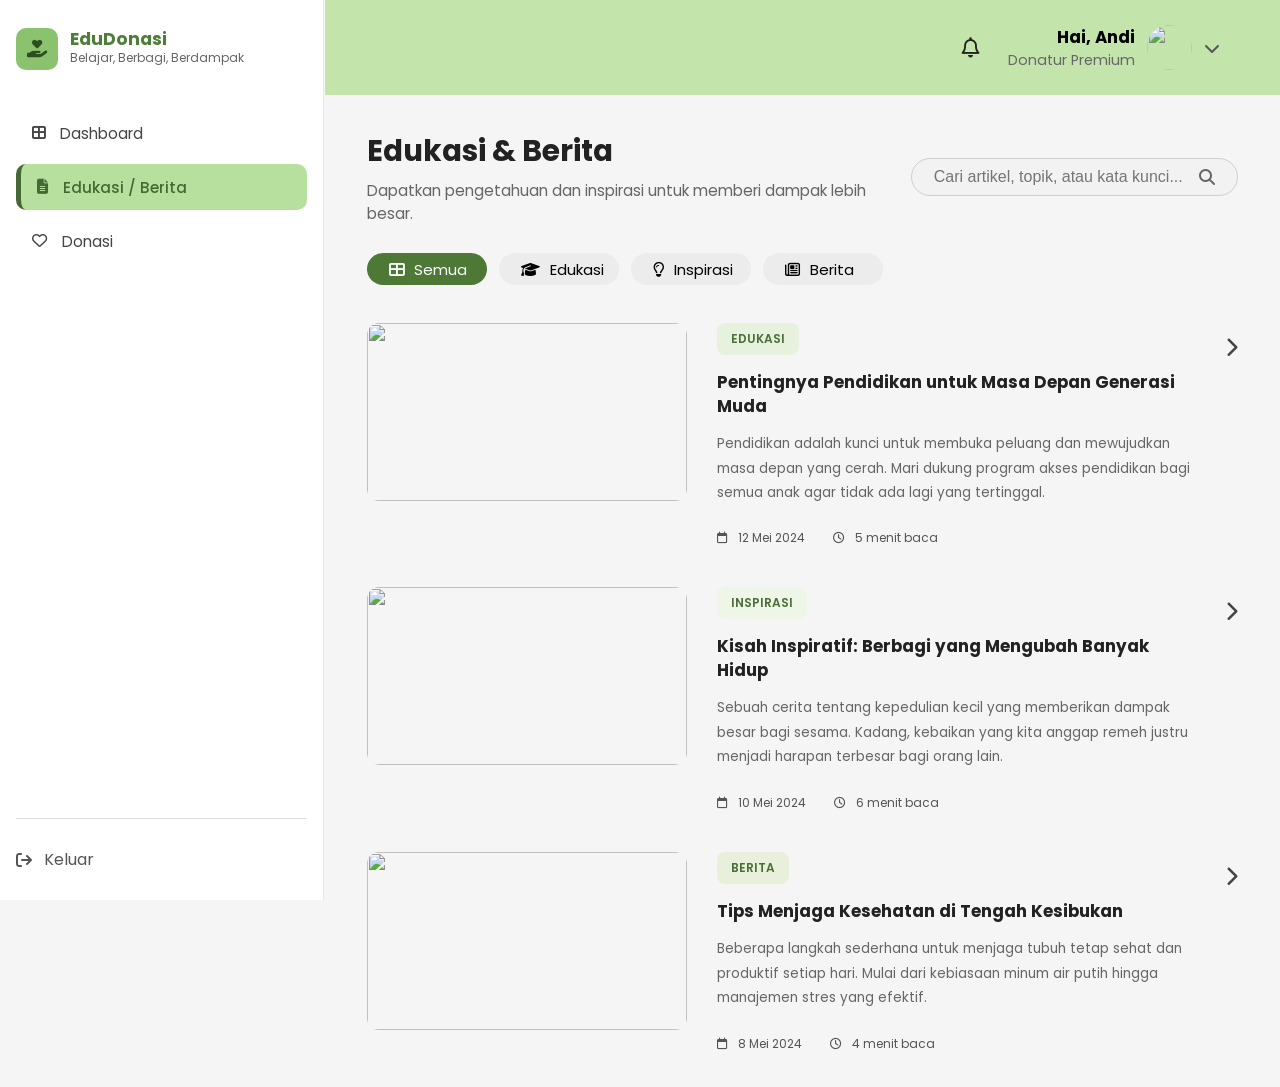
==== berita.html @ 2f225576 "first commit" ====
<!DOCTYPE html>
<html lang="id">

<head>
    <meta charset="UTF-8" />
    <meta name="viewport" content="width=device-width, initial-scale=1.0" />
    <title>EduDonasi</title>

    <!-- FONT -->
    <link rel="preconnect" href="https://fonts.googleapis.com">
    <link rel="preconnect" href="https://fonts.gstatic.com" crossorigin>

    <link href="https://fonts.googleapis.com/css2?family=Poppins:wght@300;400;500;600;700&display=swap"
        rel="stylesheet">

    <!-- ICON -->
    <link rel="stylesheet" href="https://cdnjs.cloudflare.com/ajax/libs/font-awesome/6.5.1/css/all.min.css" />

    <link rel="stylesheet" href="style/berita.css">
</head>

<body>

    <!-- SIDEBAR -->
    <aside class="sidebar">

        <div>

            <!-- LOGO -->
            <div class="logo">

                <div class="logo-icon">
                    <i class="fa-solid fa-hand-holding-heart"></i>
                </div>

                <div>
                    <h2>EduDonasi</h2>
                    <p>Belajar, Berbagi, Berdampak</p>
                </div>

            </div>

            <!-- MENU -->
            <div class="menu">

                <div class="menu-item">
                    <a href="dashboard.html">                    
                        <i class="fa-solid fa-border-all"></i>
                        <span>Dashboard</span>
                    </a>
                </div>

                <div class="menu-item active">
                    <i class="fa-solid fa-file-lines"></i>
                    <span>Edukasi / Berita</span>
                </div>

                <div class="menu-item">
                    <a href="Donasi.html">
                        <i class="fa-regular fa-heart"></i>
                        <span>Donasi</span>
                    </a>                    
                </div>

            </div>

        </div>

        <!-- LOGOUT -->
        <div class="logout">
            <i class="fa-solid fa-arrow-right-from-bracket"></i>
            <a href="login.html">
                 <span>Keluar</span>
            </a>
           
        </div>

    </aside>



    <!-- MAIN CONTENT -->
    <main class="main-content">

        <!-- TOPBAR -->
        <div class="topbar">

            <div></div>

            <div class="top-right">

                <div class="notif">
                    <i class="fa-regular fa-bell"></i>
                </div>

                <div class="profile">
                    <a href="profile.html">
                    <div class="profile-text">
                        <h4>Hai, Andi</h4>
                        <p>Donatur Premium</p>
                    </div>

                    <img src="https://fkh.ub.ac.id/wp-content/uploads/2022/08/MakotFKHUB.jpeg" alt="">

                    <i class="fa-solid fa-chevron-down"></i>
                    </a>
                </div>

            </div>

        </div>



        <!-- CONTENT -->
        <section class="content">

            <!-- HEADER -->
            <div class="content-header">

                <div>
                    <h1>Edukasi & Berita</h1>

                    <p>
                        Dapatkan pengetahuan dan inspirasi untuk memberi dampak lebih besar.
                    </p>
                </div>

                <!-- SEARCH -->
                <div class="search-box">

                    <input type="text" id="searchInput" placeholder="Cari artikel, topik, atau kata kunci...">

                    <i class="fa-solid fa-magnifying-glass"></i>

                </div>

            </div>



            <!-- FILTER -->
            <div class="filter-buttons">

                <button class="filter active" data-filter="all">
                    <i class="fa-solid fa-table-cells-large"></i>
                    Semua
                </button>

                <button class="filter" data-filter="edukasi">
                    <i class="fa-solid fa-graduation-cap"></i>
                    Edukasi
                </button>

                <button class="filter" data-filter="inspirasi">
                    <i class="fa-regular fa-lightbulb"></i>
                    Inspirasi
                </button>

                <button class="filter" data-filter="berita">
                    <i class="fa-regular fa-newspaper"></i>
                    Berita
                </button>

            </div>



            <!-- ARTICLE LIST -->
            <div class="articles">

                <!-- ARTICLE 1 -->
                <div class="article-card" data-category="edukasi">

                    <img src="https://graduate.binus.ac.id/files/2023/04/GAMBAR-SPLASH-22-scaled.jpg"
                        alt="">

                    <div class="article-content">

                        <span class="tag">EDUKASI</span>

                        <h2>
                            Pentingnya Pendidikan untuk Masa Depan Generasi Muda
                        </h2>

                        <p>
                            Pendidikan adalah kunci untuk membuka peluang dan mewujudkan masa depan yang cerah.
                            Mari dukung program akses pendidikan bagi semua anak agar tidak ada lagi yang tertinggal.
                        </p>

                        <div class="article-footer">

                            <div class="info">
                                <i class="fa-regular fa-calendar"></i>
                                <span>12 Mei 2024</span>
                            </div>

                            <div class="info">
                                <i class="fa-regular fa-clock"></i>
                                <span>5 menit baca</span>
                            </div>

                        </div>

                    </div>

                    <div class="arrow">
                        <i class="fa-solid fa-chevron-right"></i>
                    </div>

                </div>




                <!-- ARTICLE 2 -->
                <div class="article-card" data-category="inspirasi">

                    <img src="https://images.unsplash.com/photo-1466611653911-95081537e5b7?q=80&w=1200&auto=format&fit=crop"
                        alt="">

                    <div class="article-content">

                        <span class="tag inspiration">INSPIRASI</span>

                        <h2>
                            Kisah Inspiratif: Berbagi yang Mengubah Banyak Hidup
                        </h2>

                        <p>
                            Sebuah cerita tentang kepedulian kecil yang memberikan dampak besar bagi sesama.
                            Kadang, kebaikan yang kita anggap remeh justru menjadi harapan terbesar bagi orang lain.
                        </p>

                        <div class="article-footer">

                            <div class="info">
                                <i class="fa-regular fa-calendar"></i>
                                <span>10 Mei 2024</span>
                            </div>

                            <div class="info">
                                <i class="fa-regular fa-clock"></i>
                                <span>6 menit baca</span>
                            </div>

                        </div>

                    </div>

                    <div class="arrow">
                        <i class="fa-solid fa-chevron-right"></i>
                    </div>

                </div>




                <!-- ARTICLE 3 -->
                <div class="article-card" data-category="berita">

                    <img src="https://images.unsplash.com/photo-1516321318423-f06f85e504b3?q=80&w=1200&auto=format&fit=crop"
                        alt="">

                    <div class="article-content">

                        <span class="tag health">BERITA</span>

                        <h2>
                            Tips Menjaga Kesehatan di Tengah Kesibukan
                        </h2>

                        <p>
                            Beberapa langkah sederhana untuk menjaga tubuh tetap sehat dan produktif setiap hari.
                            Mulai dari kebiasaan minum air putih hingga manajemen stres yang efektif.
                        </p>

                        <div class="article-footer">

                            <div class="info">
                                <i class="fa-regular fa-calendar"></i>
                                <span>8 Mei 2024</span>
                            </div>

                            <div class="info">
                                <i class="fa-regular fa-clock"></i>
                                <span>4 menit baca</span>
                            </div>

                        </div>

                    </div>

                    <div class="arrow">
                        <i class="fa-solid fa-chevron-right"></i>
                    </div>

                </div>

            </div>

        </section>

    </main>



    <!-- JAVASCRIPT -->
    <script src="js/berita.js"></script>
</body>

</html>
---- style/berita.css ----
*{
    margin: 0;
    padding: 0;
    box-sizing: border-box;
}

body{
    font-family: 'Poppins', sans-serif;
    background: #f5f5f5;
    display: flex;
    color: #222;
}

/* SIDEBAR */

.sidebar{
    width: 324px;
    height: 100vh;
    background: #fff;
    padding: 28px 16px;
    display: flex;
    flex-direction: column;
    justify-content: space-between;
    border-right: 1px solid #e8e8e8;
    position: fixed;
    left: 0;
    top: 0;
}

.logo{
    display: flex;
    align-items: center;
    gap: 12px;
    margin-bottom: 40px;
}

.logo-icon{
    width: 42px;
    height: 42px;
    background: #8bc26d;
    border-radius: 10px;
    display: flex;
    align-items: center;
    justify-content: center;
    color: #2C4F1E;
    font-size: 18px;
}

.logo h2{
    font-size: 1.1rem;
    color: #4f7d3a;
    line-height: 1;
}

.logo p{
    font-size: 0.75rem;
    color: #666;
}

.menu{
    display: flex;
    flex-direction: column;
    gap: 8px;
}

.menu-item{
    height: 46px;
    display: flex;
    align-items: center;
    gap: 15px;
    padding: 0 16px;
    border-radius: 10px;
    cursor: pointer;
    transition: .3s;
    color: #444;
    font-size: 0.95rem;
}

.menu-item a{
    text-decoration: none;
    height: 46px;
    display: flex;
    align-items: center;
    gap: 15px;
    border-radius: 10px;
    cursor: pointer;
    transition: .3s;
    color: #444;
    font-size: 0.95rem;
}

.menu-item:hover{
    background: #eef7e8;
}

.menu-item.active{
    background: #b7df9d;
    color: #456933;
    font-weight: 500;
    border-left: 5px solid #456933;
}

.logout{
    border-top: 1px solid #ddd;
    padding-top: 28px;
    display: flex;
    align-items: center;
    gap: 12px;
    color: #555;
    cursor: pointer;
}

.logout a{
    text-decoration: none;
    color: #555;
}

/* MAIN */

.main-content{
    margin-left: 325px;
    width: calc(100% - 325px);
    padding-top: 95px;
}

/* TOPBAR */

.topbar{
    height: 95px;
    background: #c3e4ab;
    display: flex;
    align-items: center;
    justify-content: space-between;
    padding: 0 60px;
    position: fixed;
    top: 0;
    right: 0;
    width: calc(100% - 325px);
    z-index: 1000;
}

.top-right{
    display: flex;
    align-items: center;
    gap: 28px;
}

.notif{
    font-size: 20px;
    cursor: pointer;
}

.profile a{
    display: flex;
    align-items: center;
    gap: 12px;
    text-decoration: none;
    color: #555;
}

.profile-text{
    text-align: right;
}

.profile-text h4{
    font-size: 1.05rem;
    color: #000000;
}

.profile-text p{
    font-size: 0.89rem;
    color: #666;
}

.profile img{
    width: 45px;
    height: 45px;
    border-radius: 50%;
    object-fit: cover;
}



/* CONTENT */

.content{
    padding: 34px 42px;
}

.content-header{
    display: flex;
    justify-content: space-between;
    align-items: center;
    margin-bottom: 28px;
}

.content-header h1{
    font-size: 1.85rem;
    font-weight: 700;
    margin-bottom: 6px;
}

.content-header p{
    color: #666;
    font-size: 0.95rem;
}

.search-box{
    width: 330px;
    height: 38px;
    background: #f2f2f2;
    border: 1px solid #cfcfcf;
    border-radius: 40px;
    display: flex;
    align-items: center;
    padding: 0 22px;
    gap: 14px;
}

.search-box input{
    width: 100%;
    border: none;
    outline: none;
    background: transparent;
    font-size: 16px;
}

.search-box i{
    color: #666;
}

/* FILTER */

.filter-buttons{
    display: flex;
    gap: 12px;
    margin-bottom: 38px;
}

.filter{
    border: none;
    height: 32px;
    width: 120px;
    padding: 0 22px;
    border-radius: 24px;
    background: #ececec;
    display: flex;
    align-items: center;
    gap: 10px;
    cursor: pointer;
    font-size: 15px;
    font-family: 'Poppins', sans-serif;
    transition: .3s;
}

.filter.active{
    background: #4d7836;
    color: white;
}

/* ARTICLE */

.articles{
    display: flex;
    flex-direction: column;
    gap: 40px;
}

.article-card{
    display: flex;
    gap: 30px;
    align-items: flex-start;
}

.article-card img{
    width: 320px;
    height: 178px;
    object-fit: cover;
    border-radius: 12px;
}

.article-content{
    flex: 1;
}

.tag{
    display: inline-block;
    background: #e6f1de;
    color: #4c6e39;
    padding: 7px 14px;
    border-radius: 8px;
    font-size: 12px;
    font-weight: 600;
    margin-bottom: 16px;
}

.inspiration{
    background: #edf6e7;
}

.health{
    background: #e8f0dc;
}

.article-content h2{
    font-size: 1.05rem;
    margin-bottom: 14px;
    line-height: 1.4;
}

.article-content p{
    color: #666;
    font-size: 0.85rem;
    line-height: 1.8;
    margin-bottom: 24px;
    max-width: 800px;
}

.article-footer{
    display: flex;
    gap: 28px;
}

.info{
    display: flex;
    align-items: center;
    gap: 10px;
    color: #555;
    font-size: 0.75rem;
}

.arrow{
    font-size: 20px;
    color: #444;
    margin-top: 10px;
    cursor: pointer;
}

/* RESPONSIVE */

@media(max-width: 1200px){

    .content-header{
        flex-direction: column;
        align-items: flex-start;
        gap: 20px;
    }

    .search-box{
        width: 100%;
    }
}

@media(max-width: 950px){

    .sidebar{
        width: 90px;
    }

    .sidebar span,
    .logo p,
    .logo h2{
        display: none;
    }

    .main-content{
        margin-left: 90px;
        width: calc(100% - 90px);
    }

    .menu-item{
        justify-content: center;
    }

    .logout{
        justify-content: center;
    }
}

@media(max-width: 768px){

    .topbar{
        padding: 0 20px;
    }

    .content{
        padding: 20px;
    }

    .article-card{
        flex-direction: column;
    }

    .article-card img{
        width: 100%;
        height: 220px;
    }

    .content-header h1{
        font-size: 34px;
    }

    .profile-text{
        display: none;
    }
}
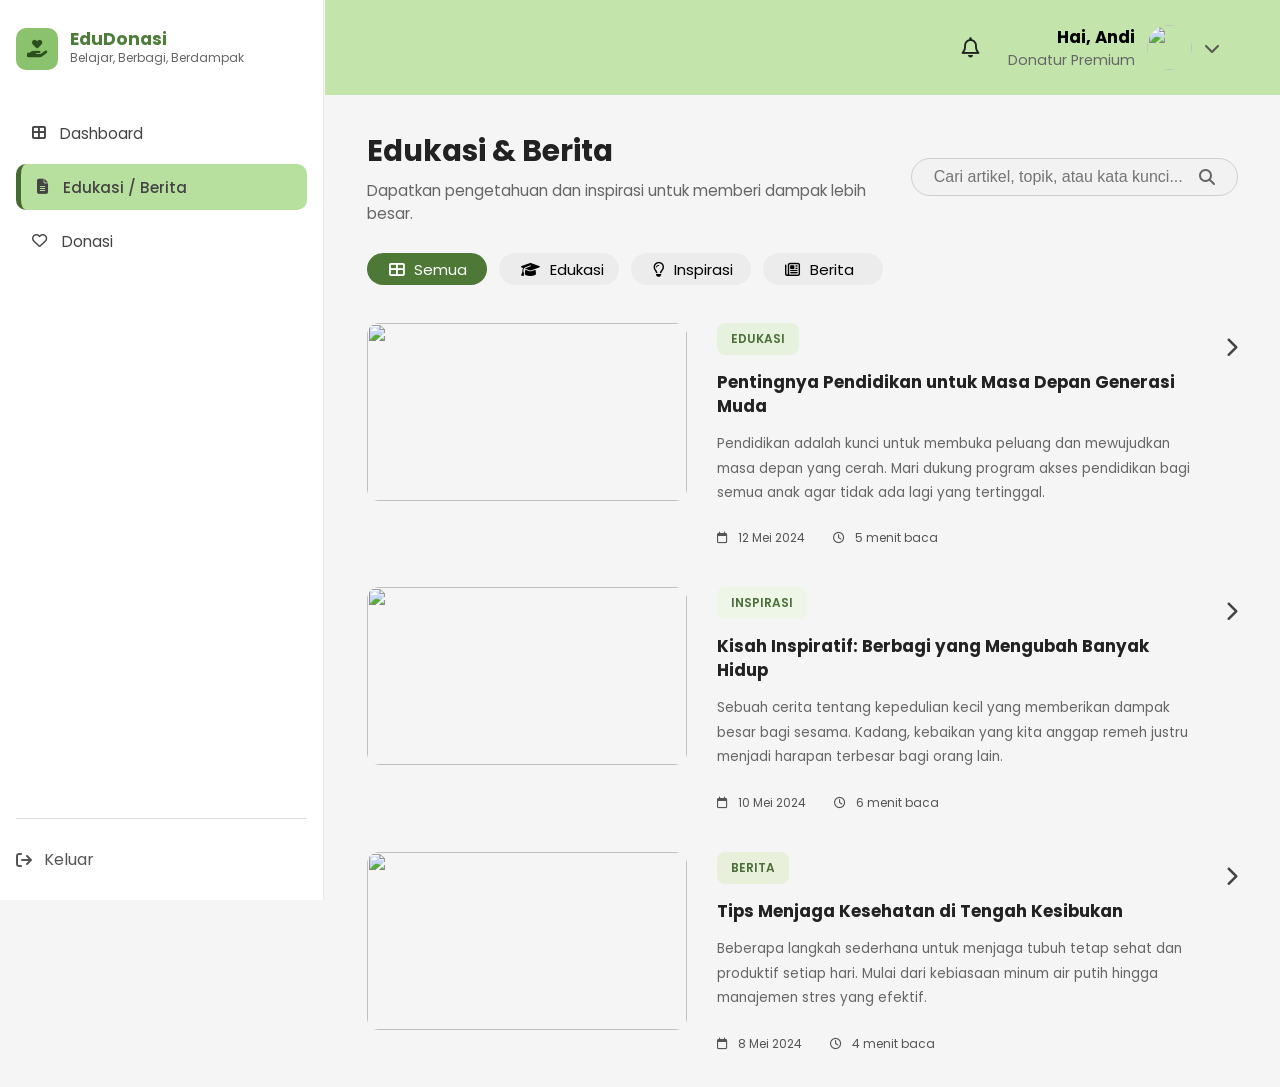
==== commit 85b3f14d: "update profile" ====
--- a/berita.html
+++ b/berita.html
@@ -51,12 +51,14 @@
                 </div>
 
                 <div class="menu-item active">
-                    <i class="fa-solid fa-file-lines"></i>
-                    <span>Edukasi / Berita</span>
+                    <a href="berita.html">
+                        <i class="fa-solid fa-file-lines"></i>
+                        <span>Edukasi / Berita</span>
+                    </a>
                 </div>
 
                 <div class="menu-item">
-                    <a href="Donasi.html">
+                    <a href="donasi.html">
                         <i class="fa-regular fa-heart"></i>
                         <span>Donasi</span>
                     </a>                    
@@ -69,7 +71,7 @@
         <!-- LOGOUT -->
         <div class="logout">
             <i class="fa-solid fa-arrow-right-from-bracket"></i>
-            <a href="login.html">
+            <a href="index.html">
                  <span>Keluar</span>
             </a>
            
